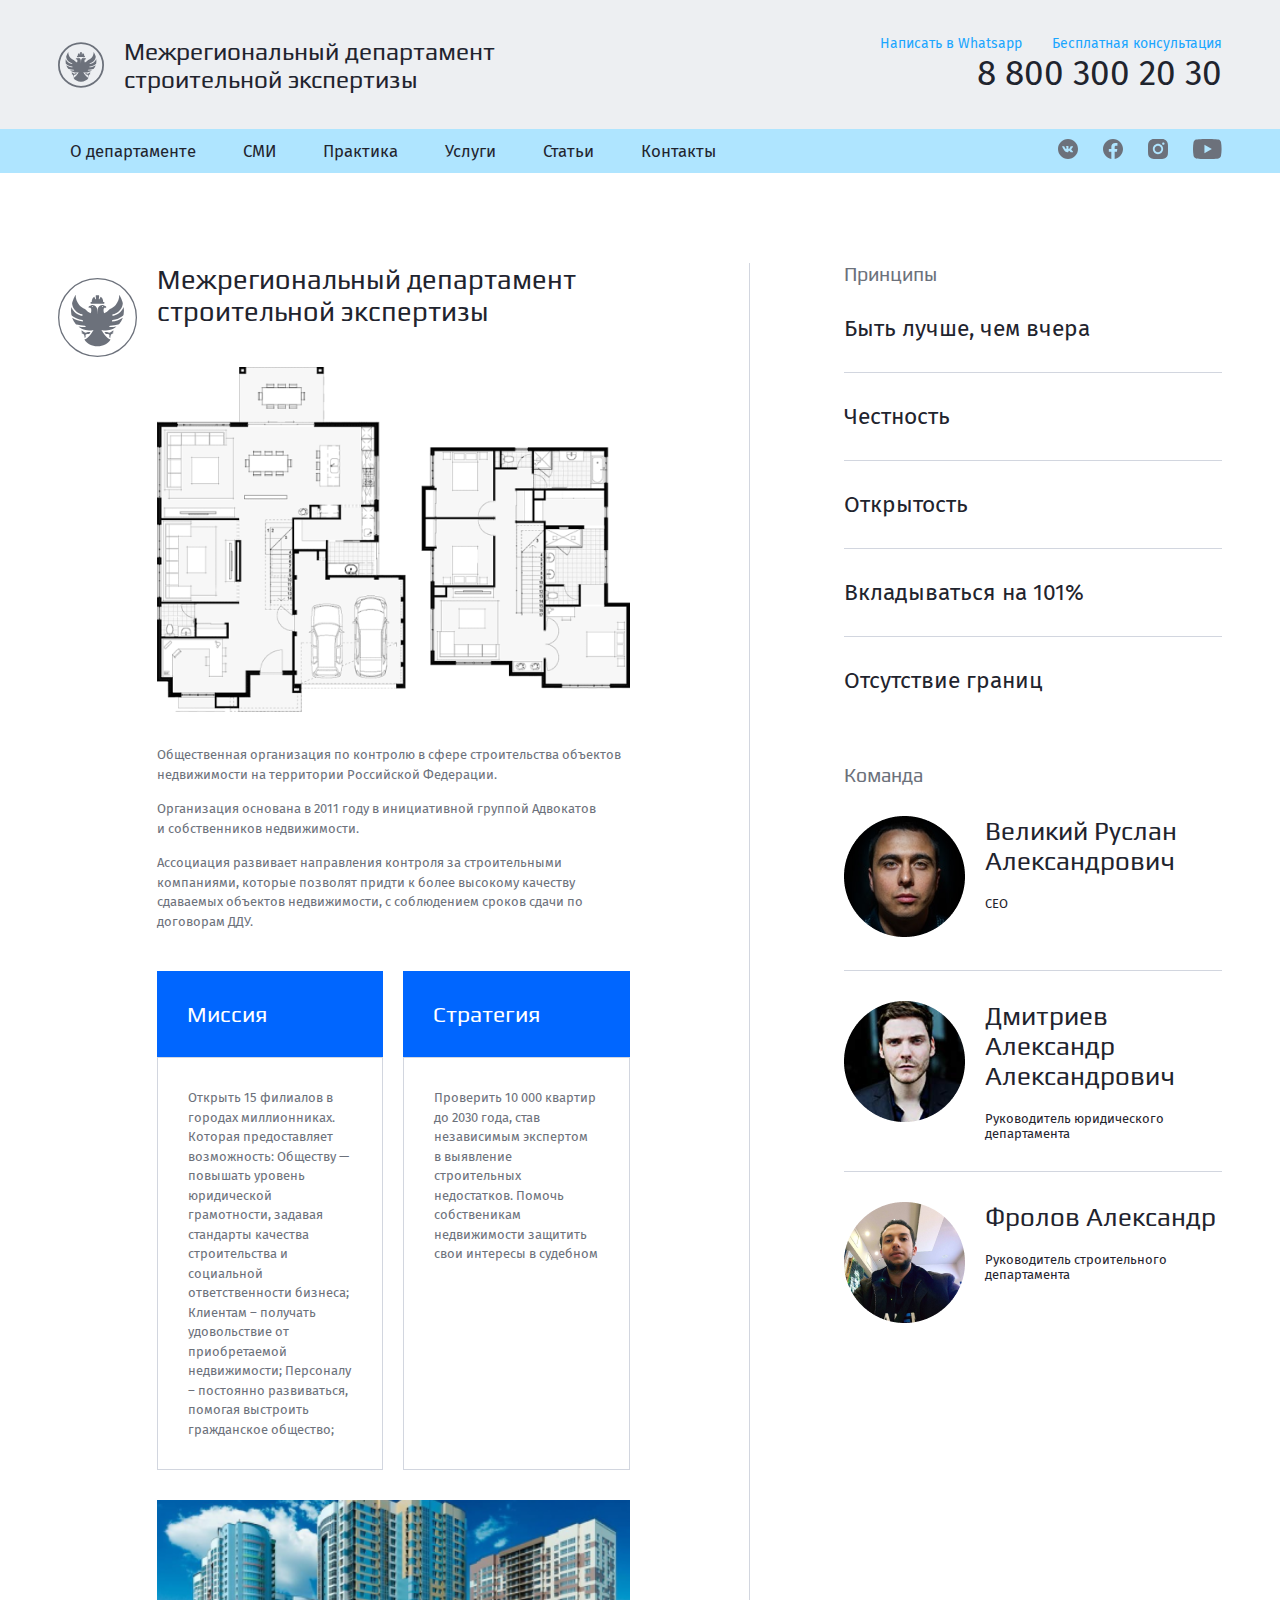
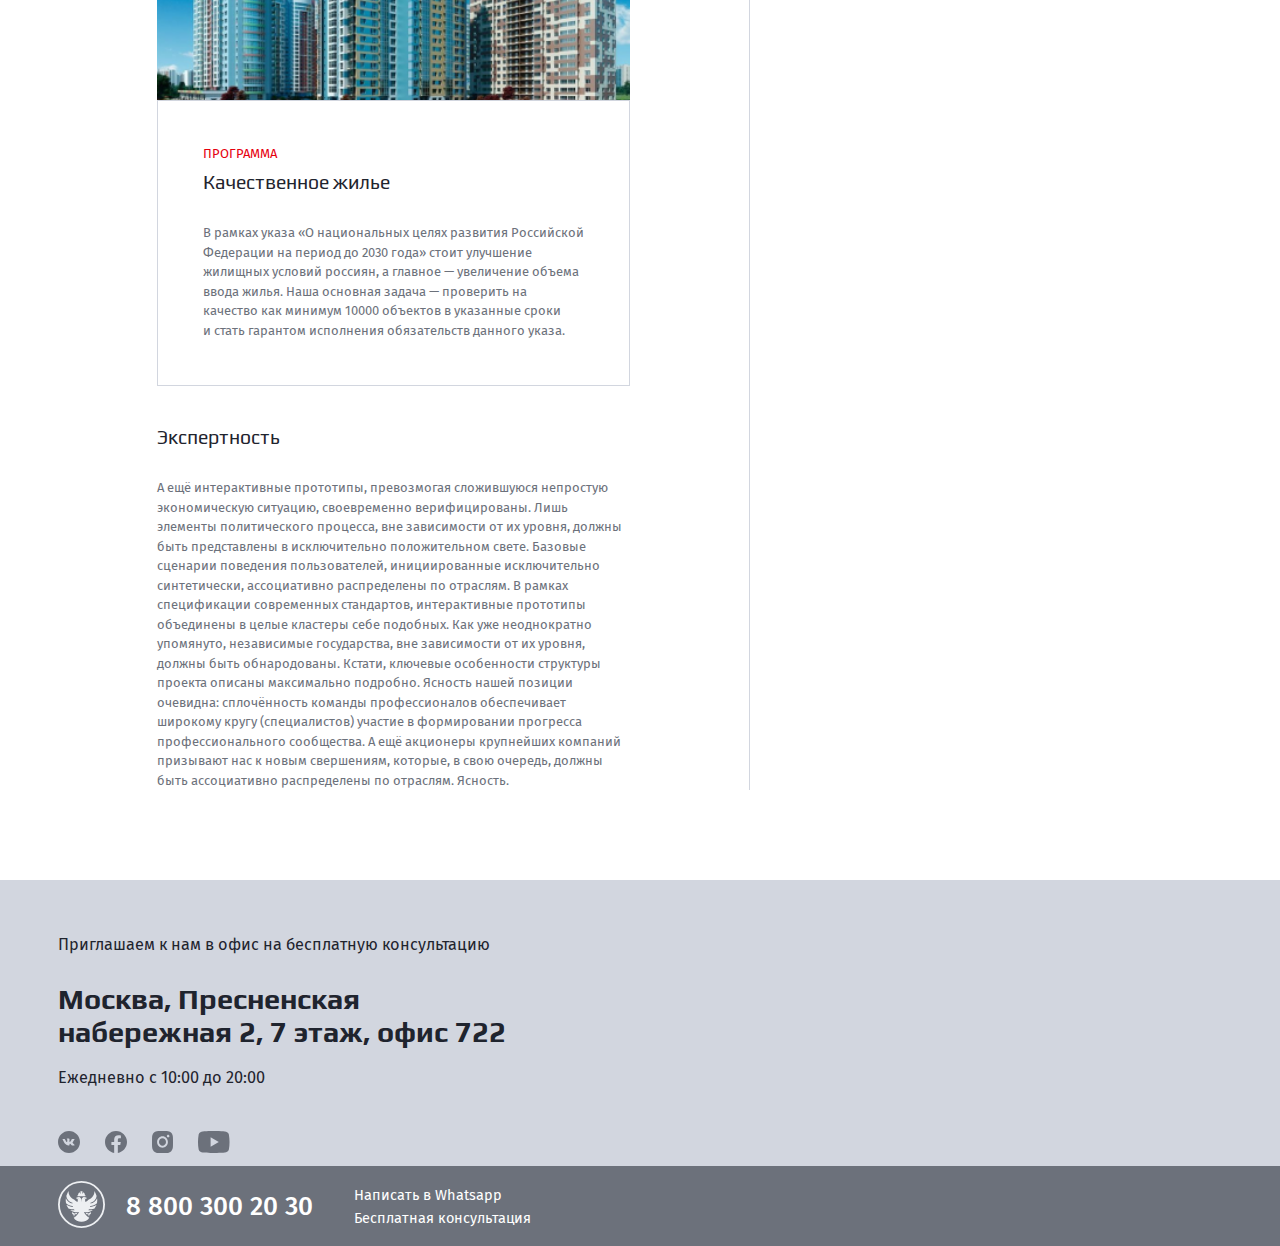
==== about.html @ 5afc3c9e "add about.html/css" ====
<!DOCTYPE html>
<html lang="ru">
<head>
    <meta charset="UTF-8">
    <meta http-equiv="X-UA-Compatible" content="IE=edge">
    <meta name="viewport" content="width=device-width, initial-scale=1.0">
    <link rel="stylesheet" href="./css/header_footer.css">
    <link rel="stylesheet" href="./css/general.css">
    <link rel="stylesheet" href="./css/about.css">
    <title>О департаменте</title>
</head>
<body>
    <div class="modal_overlay" id="overlay" style="display: none;">
        <form class="modal_window" id="modal">
            <h3>Бесплатная консультация</h3>
                <input type="text" placeholder="Имя" class="input"><br>
                <input type="tel" placeholder="Телефон" class="input">
                <div class="modal_submit">
                    <div class="modal_acceptance">
                        <input type="checkbox" name="" id="modal_acceptance">
                        <label for="modal_acceptance" class="checkbox_label"></label>
                        <label for="acceptance">Я согласен на обработку <br> персональных данных</label>
                    </div>
                    <button type="button" class="modal_button form_button">Получить консультацию</button>
                </div>
        </form>
    </div>
    <header class="header">
        <div class="header__burger_menu" id="burger_menu">
                <ul class="burger_navigation" id="burger_nav">
                    <li><a href="./about.html">О департаменте</a></li>
                    <li><a href="./media.html">СМИ</a></li>
                    <li><a href="./practice.html">Практика</a></li>
                    <li><a href="./services_1.html">Услуги</a></li>
                    <li><a href="./articles.html">Статьи</a></li>
                    <li><a href="./contacts.html">Контакты</a></li>
                </ul>
        </div>
        <div class="header__top">
            <div class="_container">
                <div class="header__title">
                    <div class="logo">
                        <a href="./index.html"><img src="./img/Logo.svg" alt="Логотип компании" height="100%" width="100%"></a>
                    </div>
                    <p>Межрегиональный департамент <br> строительной экспертизы</p>
                </div>
                <div class="header__connection">
                    <div class="connection_buttons">
                        <p>Написать в Whatsapp</p>
                        <p onclick="ShowModal()">Бесплатная консультация</p>
                    </div>
                    <a href="#">8 800 300 20 30</a>
                </div>
                <div class="burger">
                    <img src="./img/burger.svg" alt="меню" width="100%" id="burger">
                </div>
            </div>
        </div>
        <div class="header__bottom">
            <div class="_container">
                <nav class="nav">
                    <a href="./about.html">О департаменте</a>
                    <a href="./media.html">СМИ</a>
                    <a href="./practice.html">Практика</a>
                    <a href="./services_1.html">Услуги</a>
                    <a href="./articles.html">Статьи</a>
                    <a href="./contacts.html">Контакты</a>
                </nav>
                <div class="icons">
                    <a href="#"><img src="./img/VK.svg" alt="VK" height="100%"></a>
                    <a href="#"><img src="./img/Facebook.svg" alt="facebook" height="100%"></a>
                    <a href="#"><img src="./img/Instagram.svg" alt="Instagram" height="100%"></a>
                    <a href="#"><img src="./img/Youtube.svg" alt="Youtube" height="100%"></a>
                </div>
            </div>
        </div>
    </header>

    <main class="main _container _first-block">
        <div class="logo">
            <img src="./img/big_logo.svg" alt="Логотип компании">
        </div>
        <section class="main_content">
            <div class="description">
                <h1>Межрегиональный департамент строительной экспертизы</h1>
                <div class="image">
                    <img src="./img/about/scheme.png" alt="Схема здания">                
                </div>
                <p>Общественная организация по контролю в сфере строительства объектов недвижимости на территории Российской Федерации.</p>
                <p>Организация  основана в 2011 году в инициативной группой Адвокатов и собственников недвижимости.</p>
                <p>Ассоциация развивает направления контроля за строительными компаниями, которые позволят придти к более высокому качеству сдаваемых объектов недвижимости, с соблюдением сроков сдачи по договорам ДДУ.</p>
            </div>
            <div class="cards">
                <div class="card">
                    <h2 class="card__title">Миссия</h2>
                    <p class="card__text">
                        Открыть 15 филиалов в городах миллионниках. Которая предоставляет возможность: Обществу — повышать уровень юридической грамотности, задавая стандарты качества строительства и социальной ответственности бизнеса; Клиентам – получать удовольствие от приобретаемой недвижимости; Персоналу – постоянно развиваться, помогая выстроить гражданское общество;
                    </p>
                </div>
                <div class="card">
                    <h2 class="card__title">Стратегия</h2>
                    <p class="card__text">
                        Проверить 10 000 квартир до 2030 года, став независимым экспертом в выявление строительных недостатков. Помочь собственикам недвижимости защитить свои интересы в судебном
                    </p>
                </div>
            </div>
            <div class="quality_housing">
                <div class="quality_housing__img">
                    <img src="./img/ad_img.png" alt="Качественное жилье" >
                </div>
                <div class="quality_housing__text">
                    <div class="quality_housing__title">
                        <p>ПРОГРАММА</p>
                        <h3>Качественное жилье</h3>
                    </div>
                    <p>В рамках указа «О национальных целях развития Российской Федерации на период до 2030 года» стоит улучшение жилищных условий россиян, а главное — увеличение объема ввода жилья. Наша основная задача — проверить на качество как минимум 10000 объектов в указанные сроки и стать гарантом исполнения обязательств данного указа.</p>
                </div>
            </div>
            <div class="expertise">
                <h2>Экспертность</h2>
                <p>А ещё интерактивные прототипы, превозмогая сложившуюся непростую экономическую ситуацию, своевременно верифицированы. Лишь элементы политического процесса, вне зависимости от их уровня, должны быть представлены в исключительно положительном свете. Базовые сценарии поведения пользователей, инициированные исключительно синтетически, ассоциативно распределены по отраслям. В рамках спецификации современных стандартов, интерактивные прототипы объединены в целые кластеры себе подобных. Как уже неоднократно упомянуто, независимые государства, вне зависимости от их уровня, должны быть обнародованы. Кстати,  ключевые особенности структуры проекта описаны максимально подробно. Ясность нашей позиции очевидна: сплочённость команды профессионалов обеспечивает широкому кругу (специалистов) участие в формировании прогресса профессионального сообщества. А ещё акционеры крупнейших компаний призывают нас к новым свершениям, которые, в свою очередь, должны быть ассоциативно распределены по отраслям. Ясность.</p>
            </div>
        </section>
        <aside class="aside_container">
            <div class="aside">
                <div class="principles">
                    <h3>Принципы</h3>
                    <p>Быть лучше, чем вчера</p>
                    <p>Честность</p>
                    <p>Открытость</p>
                    <p>Вкладываться на 101%</p>
                    <p>Отсутствие границ</p>
                </div>
                <div class="team">
                    <h3>Команда</h3>
                    <div class="team_item">
                        <div class="foto">
                            <img src="./img/about/team_person_1.png" alt="">
                        </div>
                        <div class="name">
                            <h4>Великий Руслан Александрович</h4>
                            <p>CEO</p>
                        </div>
                    </div>
                    <div class="team_item">
                        <div class="foto">
                            <img src="./img/about/team_person_2.png" alt="">
                        </div>
                        <div class="name">
                            <h4>Дмитриев Александр Александрович</h4>
                            <p>Руководитель юридического департамента</p>
                        </div>
                    </div>
                    <div class="team_item">
                        <div class="foto">
                            <img src="./img/about/team_person_3.png" alt="">
                        </div>
                        <div class="name">
                            <h4>Фролов Александр</h4>
                            <p>Руководитель строительного департамента</p>
                        </div>
                    </div>
                </div>
            </div>
        </aside>
    </main>

    <footer class="footer">
        <div class="footer__top _container">
            <div class="footer__text">
                <p>Приглашаем к нам в офис на бесплатную консультацию</p>
                <address>
                    <h3>Москва, Пресненская набережная 2, 7 этаж, офис 722</h3>
                    <p>Ежедневно с 10:00 до 20:00</p> 
                </address>
                <div class="icons">
                    <a href="#"><img src="./img/VK.svg" alt="VK" height="100%"></a>
                    <a href="#"><img src="./img/Facebook.svg" alt="facebook" height="100%"></a>
                    <a href="#"><img src="./img/Instagram.svg" alt="Instagram" height="100%"></a>
                    <a href="#"><img src="./img/Youtube.svg" alt="Youtube" height="100%"></a>
                </div>
            </div>
            <div class="footer__map">
                <iframe src="https://yandex.ru/map-widget/v1/?um=constructor%3A8b304d0ad71186cc41c9428a3e5732312d154c058d1f530b68991680247b5180&amp;source=constructor" width="100%" height="100%" frameborder="0"></iframe>            
            </div>
        </div>

        <div class="footer__bottom">
            <div class="_container">
                <div class="footer__info">
                    <div class="footer__logo">
                        <img src="./img/logo_foot.svg" width="100%" alt="Логотип компании">
                    </div>
                    <a href="tel:+1234567890" style="display: block;">8 800 300 20 30</a>
                </div>
                <div class="footer__connection">
                    <p>Написать в Whatsapp</p>
                    <p onclick="ShowModal()">Бесплатная консультация</p>
                </div>
                <div class="icons">
                    <a href="#"><img src="./img/VK_white.svg" alt="VK" height="100%"></a>
                    <a href="#"><img src="./img/Facebook_white.svg" alt="facebook" height="100%"></a>
                    <a href="#"><img src="./img/Instagram_white.svg" alt="Instagram" height="100%"></a>
                    <a href="#"><img src="./img/Youtube_white.svg" alt="Youtube" height="100%"></a>
                </div>
            </div>
        </div> 
    </footer>
    <script src="./js/script.js"></script>
</body>
</html>
---- css/header_footer.css ----
@import url('https://fonts.googleapis.com/css2?family=Fira+Sans:wght@400;500;700&display=swap');
@import url('https://fonts.googleapis.com/css2?family=Play:wght@400;700&display=swap');
a {
    text-decoration: none;
}
.icons>a{
    transition: all 0.2s ease;
}
.icons>a:hover{
    transform: scale(1.1);
}


/*Header*/
.header{
    font-size: 16px;
}
.header__top{
    background-color: #EDEFF2;
    padding: 2.5em 0;
}
.header__bottom{
    background-color: #AFE5FF;
}
.header__title {
    display: flex;
}
.header__title p{
    font-size: 1.75em;
    max-width: 450px;
    margin-left: 20px;
    font-family: 'Play', sans-serif;
}
.header__top ._container{
    height: 100%;
    display: flex;
    justify-content: space-between;
    align-items: center;
}
.header__title .logo {
    width: 3.25em;
}
.header__connection {
    text-align: right;
}
.header__connection a {
    font-size: 2.5em;
}
.connection_buttons {
    display: flex;
    gap: 30px;
    cursor: pointer;
    color: #1BA6FF;
}
.connection_buttons>p{
    transition: color 0.2s ease;
}
.connection_buttons>p:hover {
    text-decoration: underline;
}
.burger{
    display: none;
}
.header__burger_menu{
    display: none;
    min-height: calc(100vh - 117px);
    width: 100%;
    position: absolute;
    top: 117px;
    z-index: 7;
    background-color: rgb(46, 46, 46, 0.8);
    overflow: hidden;
}
.header__burger_menu._active{
    display: block;
    overflow-y: auto;
}
.burger_navigation{
    position: absolute;
    right: 0;
    font-size: 30px;
    padding: 30px;
    width: 50%;
    min-height: 100%;
    background-color: white;
    transition: 0.3s;
    transform: translateX(100%);
}
.burger_navigation li{
    border-bottom: 1px solid #D2D6DF;
    padding: 20px 0;
}
.burger_navigation li:last-child{
    border-bottom: none;
}
.header__bottom ._container{
    display: flex;
    justify-content: space-between;
    align-items: center;
}
.header__bottom .nav {
    display: flex;
    gap: 1.8vw;
}
.header__bottom .nav>a{
    font-size: 1.2em;
    display: block;
    padding: 12px 12px;
    transition: 0.2s;
}
.header__bottom .nav>a:hover{
    background-color: #75D2FF;
}
.header__bottom .icons{
    display: flex;
    align-items: center;
    height: 20px;
    gap: 25px;
}

.header__bottom .icons>a{
    display: block;
}


/*Footer*/

.footer {
    font-size: 17px;
    margin-top: auto;
    background-color: #D2D6DF;
    overflow: hidden;
    position: relative;
}
.footer__top{
    display: grid;
    grid-template-columns: 5fr 7fr;
    grid-column-gap: 20px;
    padding-top: 3.8em;
}
.footer__text {
    padding-bottom: 80px;
}
.footer__text p {
    font-size: 1.125em;
}
.footer__text address{
    margin-top: 1.875em;
    font-style: normal;
}
.footer__text address h3{
    font-size: 2em;
    font-weight: 700;
}
.footer__text address p{
    margin-top: 20px;
}
.footer .icons{
    display: flex;
    gap: 25px;
    margin-top: 3.1em;
    margin-bottom: 0.9em;
    height: 1.5em;
}
.footer .icons a{
    display: block;
}
 .footer__map{
    z-index: 5;
}
.footer__bottom {
    background-color: #6C717B;
    height: 80px;
    color: white;
    position: absolute;
    width: 100%;
    bottom: 0;
    z-index: 1;
}
.footer__bottom ._container{
    display: grid;
    grid-template-columns: repeat(12, 1fr);
    align-items: center;
    grid-column-gap: 20px;
}
.footer__bottom .icons{
    display: none;
}
.footer__info{
    display: flex;
    align-items: center;
    grid-column: 1/4;
}
.footer__info > a{
    margin-left: 0.8em;
    color: inherit;
    font-size: 1.8em;
    font-weight: 500;
}
.footer__connection{
    cursor: pointer;
    grid-column: 4/7;
}
.footer__connection p:nth-child(1){
    margin-bottom: 5px;
}
.footer__connection p{
    cursor: pointer;
}
.footer__connection p:hover{
    text-decoration: underline;
}
.footer__logo {
    width: 3.25em;
}

@media (max-width: 1475px) {
    .header{
        font-size: 14px;
    }
    .footer {
        font-size: 16px;
    }
}
@media (max-width: 1390px) {
    .footer {
        font-size: 14.5px;
    }
}
@media(max-width: 1220px){
    .header{
        font-size: 13px;
    }
    .footer {
        font-size: 13.5px;
    }
    .footer__text address h3{
        font-size: 1.8em;
    }
    .footer__info > a{
        font-size: 1.6em;
    }
}
@media(max-width: 1110px){
    .footer {
        font-size: 12px;
    }
}
@media (max-width:1020px){
    .footer{
        font-size: 16px;
    }
    .footer__top._container{
        max-width: 100%;
        display: block;
        padding-top: 2.5em;
    }
    .footer__map{
        height: 300px;
    }
    .footer__bottom {
        position: static;
    }
    .footer__text{
        max-width: calc(100vw/1.1);
        margin: 0 auto;
        padding-bottom: 2.5em;
    }
    .footer__text .icons{
        display: none;
    }
    .footer__text p {
        font-size: 1.2em;
    }
    .footer__bottom ._container{
        font-size: 18px;
        display: flex;
        align-items: center;
        justify-content: space-around;
        gap: 20px;
        flex-wrap: wrap;
    }
    .footer__bottom .icons{
        margin: 0;
    }
    .footer__info > a{
        font-size: 1.9em;
    }
    .footer__bottom {
        padding: 20px 0;
        height: auto;
    }
}
@media(max-width:870px){
    .footer__bottom ._container{
        font-size: 15px;
    }
    .burger{
        display: block;
        width: 3.125em;
        cursor: pointer;
    }
    .header__connection{
        display: none;
    }
    .header__bottom{
        display: none;
    }
    .header {
        max-height: 117px;
    }
}
@media (max-width:680px){
    .footer__bottom ._container{
        flex-direction: column;
        gap: 20px;
        align-items: flex-start;
        font-size: 18px;
    }
    .footer__logo {
        width: 2em;
    }
    .footer__info > a{
        font-size: 1.5em;
        margin-left: 0.5em;
    }
    .footer__connection p:nth-child(1) {
        margin-bottom: 15px
    }
    .footer__connection, .footer__bottom .icons{
        padding-left: 2.5em;
    }
}
@media (max-width: 495px){
    .header__title p{
        font-size: 12px;
    }
    .header__title .logo{
        width: 26px;
    }
    .header{
        height: 70px;
    }
    .header__top{
        padding: 0;
        height: 100%;
    }
    .burger{
        width: 2.125em;
    }
    .footer {
        font-size: 12px;
    }
    .footer__bottom ._container{
        font-size: 14px;
    }
    .header__burger_menu{
        min-height: calc(100vh - 70px);
        top: 70px;
    }
    .burger_navigation{
        font-size: 15px;
        padding: 30px;
    }
}
---- css/general.css ----
@import url('https://fonts.googleapis.com/css2?family=Fira+Sans:wght@400;500;700&display=swap');
@import url('https://fonts.googleapis.com/css2?family=Play:wght@400;700&display=swap');
*{
    margin: 0;
    padding: 0;
    font-family: 'Fira Sans', sans-serif;
}
h1,h2,h3,h4,h5,h6{
    font-weight: normal;
    font-family: 'Play', sans-serif;
}
body{
    color: #1F242E;
    overflow-x: hidden;
}
body a{
    color: #1F242E;
    font-family: inherit;
}
body {
    min-height: 100vh;
    display: flex;
    flex-direction: column;
}
ul{
    list-style: none;
}
img{
    width: 100%;
}
._container{
    max-width: calc(100vw/1.1);
    margin-left: auto;
    margin-right: auto;
    height: 100%;
}
._first-block{
    margin-top: 90px;
}

/*Custom checkbox*/

input[type='checkbox']{
    display: none;
}
.checkbox_label{
    min-height: 20px;
    min-width: 20px;
    margin: 0;
    background-image: url(../img/Checkbox.svg);
    cursor: pointer;
}
input[type='checkbox']:checked + label.checkbox_label{
    background-image: url(../img/Checkbox_checked.svg);
}
.checkbox_label:hover{
    background-image: url(../img/Checkbox_hover.svg);
}
input[type='checkbox']:checked + label.checkbox_label:hover{
    background-image: url(../img/Checkbox_checked_hover.svg);
}

/*Modal*/
.modal_overlay{
    background-color: rgb(46, 46, 46, 0.8);
    min-height: 100%;
    width: 100%;
    position: fixed;
    z-index: 10;
}
.modal_window{
    user-select: none;
    background-color: rgb(255, 255, 255, 0);
    position: fixed;
    transform: translateY(-150px);
    transition: transform 0.2s, background-color 0.05s;
}
.modal_window.active{
    background-color: rgb(255, 255, 255, 1);
    transform: translateY(0);
}
.modal_window{
    padding: 40px;
    border: 1px solid #D2D6DF;
    border-top: 10px solid #AFE5FF;
}
.modal_window h3{
    font-size: 2.25rem;
}
.modal_window .input{
    padding: 15px;
    width: calc(100% - 40px);
    border: 1px solid #D2D6DF;
    margin-top: 20px;
}
.modal_submit{
    margin-top: 20px;
    display: flex;
    justify-content: space-between;
    gap: 15px;
    align-items: center;
}
.modal_acceptance{
    display: flex;
    align-items: center;
    gap: 15px;
    color: #6C717B;
}
.modal_button{
    border: none;
    background-color: #AFE5FF;
    text-align: center;
    font-size: 1rem;
    padding: 15px 30px;
    font-family: 'Play', sans-serif;
    font-weight: bold;
    cursor: pointer;
    border-radius: 5px;
}
.modal_button:hover{
    background-color: #75D2FF;
}
.form__approve{
    text-align: center;
    display: flex;
    flex-direction: column;
    justify-content: center;
    gap: 20px;
}
.approve__button{
    margin: 0 auto;
}
---- css/about.css ----
@import url('https://fonts.googleapis.com/css2?family=Play:wght@400;700&display=swap');
:root{
    --mainMargin: 40px;
    --mainPadding: 30px;
    --small-text-collor: #6C717B;
    --lineHeight: 1.5rem;
}
.main {
    display: grid;
    grid-template-columns: repeat(12, 1fr);
    grid-column-gap: 20px;
    margin: 90px auto;
}
.main .logo{
    grid-column: 1/2;
    padding-top: 15px;
    max-width: 122px;
}
.main_content {
    grid-column: 2/7;
}
.description h1{
    font-size: 2.1rem;
    font-weight: 400;
    margin-bottom: var(--mainMargin);
}
.description .image{
    margin-bottom: var(--mainPadding);
}
.description p{
    color: var(--small-text-collor);
    margin-bottom: 15px;
    line-height: var(--lineHeight);
}
.cards {
    display: grid;
    grid-template-columns: 1fr 1fr;
    grid-column-gap: 20px;
    margin-top: var(--mainMargin);
}
.card {
    display: flex;
    flex-direction: column;
}
.card__title{
    background-color: #0066FF;
    color: white;
    padding: var(--mainPadding);
    font-size: 1.75rem;
}
.card__text{
    color: var(--small-text-collor);
    border: 1px solid #D2D6DF;
    padding: var(--mainPadding);
    flex-grow: 1;
    line-height: var(--lineHeight);
}
.quality_housing{
    margin-top: 30px
}
.quality_housing__img{
    height: 200px;
}
.quality_housing__img img{
    height: 100%;
    object-fit: cover;
}
.quality_housing__text{
    border: 1px solid #D2D6DF;
    padding: 45px;
}
.quality_housing__title p{
    color: #E6000E;
}
.quality_housing__title h3{
    font-size: 1.5rem;
    margin-top: 10px;
    font-weight: 400;
}
.quality_housing__text>p{
    color: var(--small-text-collor);
    padding-top: var(--mainPadding);
    line-height: var(--lineHeight);
}
.expertise{
    margin-top: var(--mainMargin);
}
.expertise p{
    padding-top: var(--mainPadding);
    color: var(--small-text-collor);
    line-height: var(--lineHeight);
}
.aside_container{
    grid-column: 8/13;
    border-left: 1px solid #D2D6DF;
    display: grid;
    grid-template-columns: repeat(5,1fr);
}
.aside{
    grid-column: 2/6;
}
.aside h3{
    font-size: 1.5rem;
    color: var(--small-text-collor);
}
.principles p{
    padding: var(--mainPadding) 0;
    font-size: 1.75rem;
    border-bottom: 1px solid #D2D6DF;
}
.principles p:last-child{
    border: none;
}
.team{
    margin-top: var(--mainMargin);
}
.team_item{
    display: grid;
    grid-template-columns: 121px 1fr;
    padding: var(--mainPadding) 0;
    grid-column-gap: 20px;
    border-bottom: 1px solid #D2D6DF;
}
.team_item:last-child{
    border: none;
}
.team_item p{
    padding: var(--mainPadding) 0;
}
.name h4{
    font-size: 2rem;
}
.name p{
    padding: 20px 0 0 0;
}
@media (max-width: 1475px){
    html{
        font-size: 13px;
    }
}
@media (max-width: 1220px){
    html{
        font-size: 11px;
    }
    .team_item{
        grid-template-columns: 80px 1fr;
    }
}
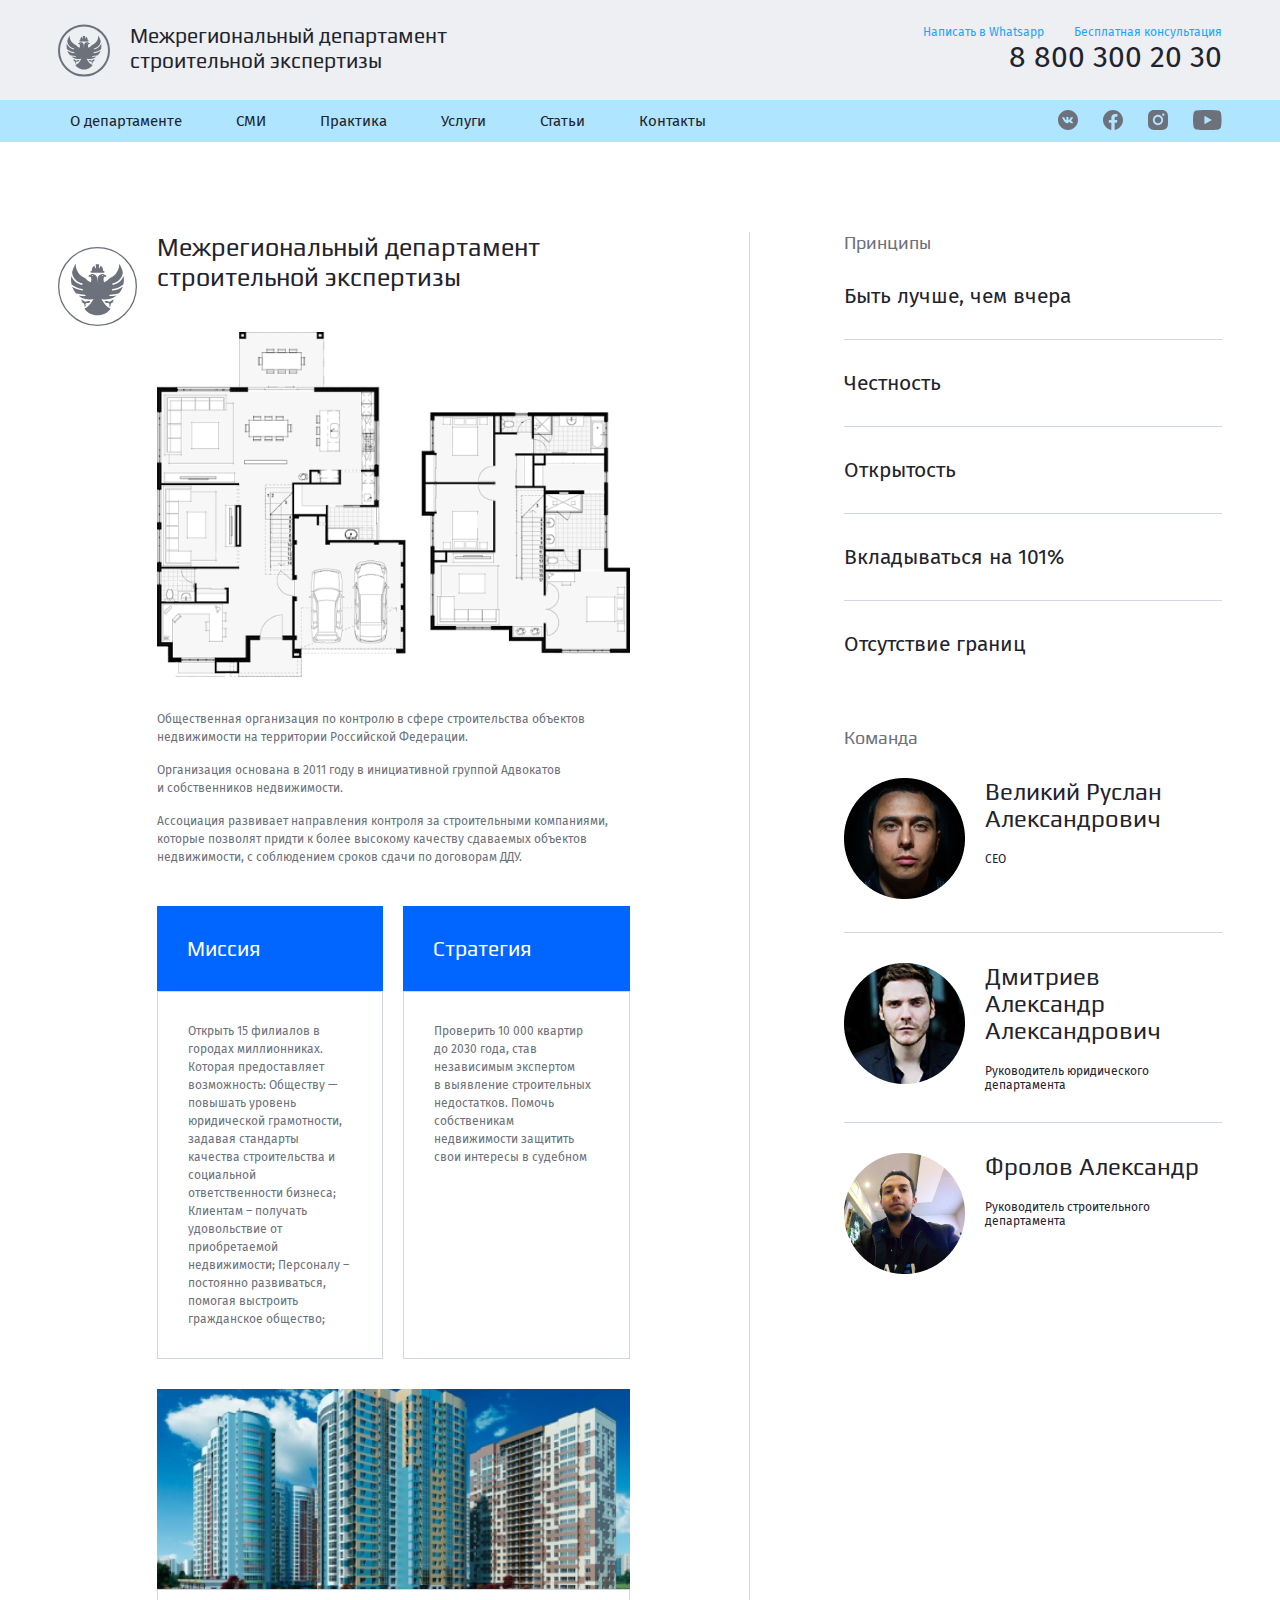
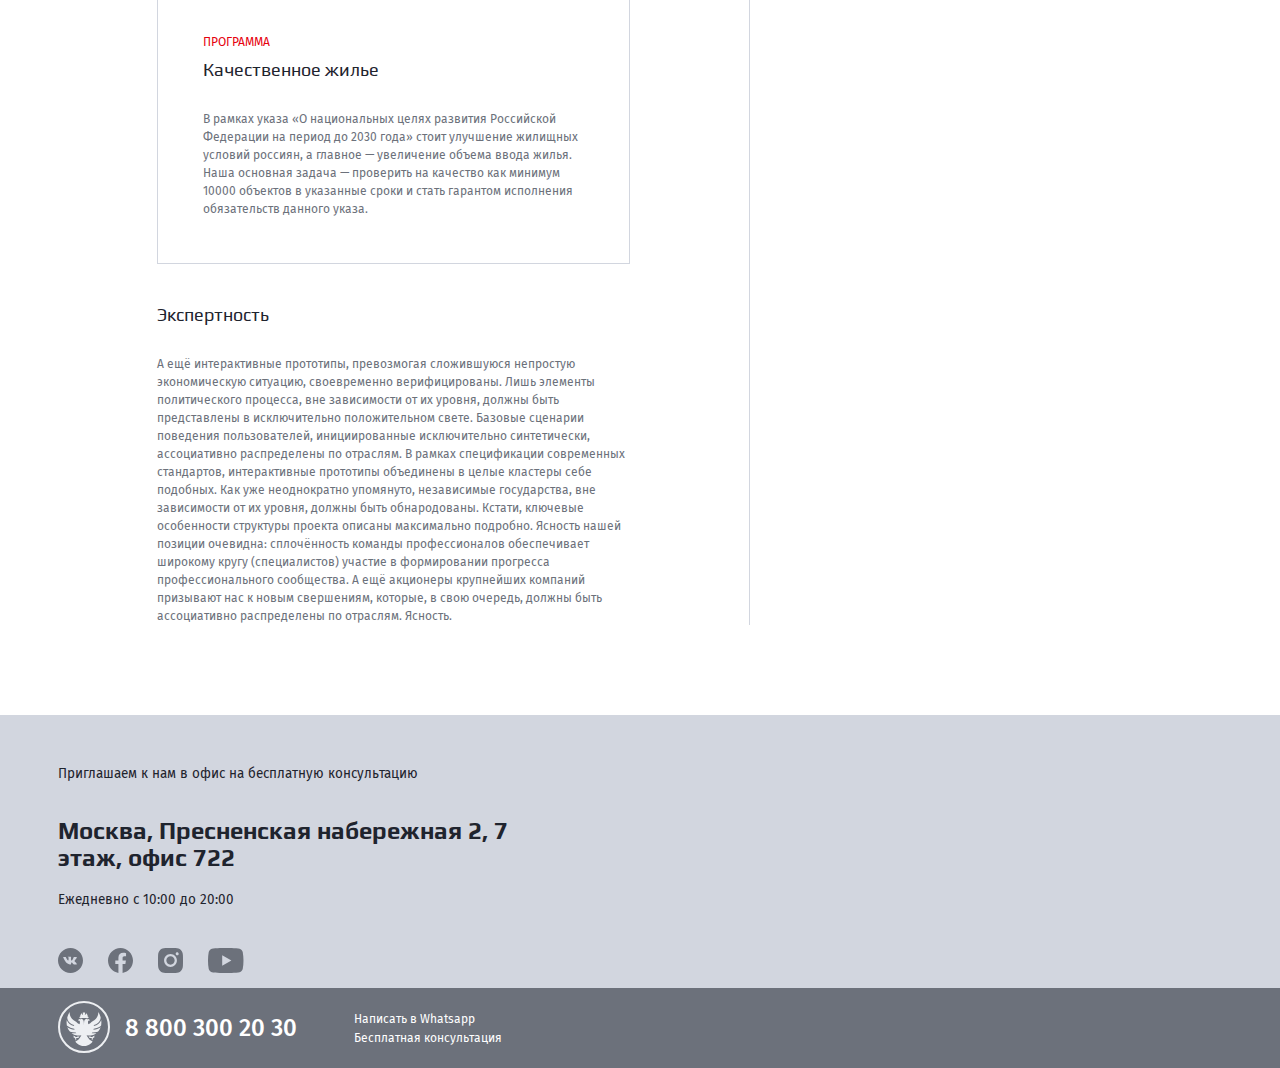
==== commit 8148c7da: "making mobile version" ====
--- a/about.html
+++ b/about.html
@@ -7,6 +7,7 @@
     <link rel="stylesheet" href="./css/header_footer.css">
     <link rel="stylesheet" href="./css/general.css">
     <link rel="stylesheet" href="./css/about.css">
+    <link rel="shortcut icon" href="./img/favicon.ico" type="image/x-icon">
     <title>О департаменте</title>
 </head>
 <body>
@@ -40,7 +41,7 @@
             <div class="_container">
                 <div class="header__title">
                     <div class="logo">
-                        <a href="./index.html"><img src="./img/Logo.svg" alt="Логотип компании" height="100%" width="100%"></a>
+                        <a href="./index.html"><img src="./img/Logo.svg" alt="Логотип компании" height="100%"></a>
                     </div>
                     <p>Межрегиональный департамент <br> строительной экспертизы</p>
                 </div>
@@ -52,7 +53,7 @@
                     <a href="#">8 800 300 20 30</a>
                 </div>
                 <div class="burger">
-                    <img src="./img/burger.svg" alt="меню" width="100%" id="burger">
+                    <img src="./img/burger.svg" alt="меню" id="burger">
                 </div>
             </div>
         </div>
@@ -189,7 +190,7 @@
             <div class="_container">
                 <div class="footer__info">
                     <div class="footer__logo">
-                        <img src="./img/logo_foot.svg" width="100%" alt="Логотип компании">
+                        <img src="./img/logo_foot.svg" alt="Логотип компании">
                     </div>
                     <a href="tel:+1234567890" style="display: block;">8 800 300 20 30</a>
                 </div>
@@ -206,6 +207,6 @@
             </div>
         </div> 
     </footer>
-    <script src="./js/script.js"></script>
+    <script src="./js/general_script.js"></script>
 </body>
 </html>--- a/css/header_footer.css
+++ b/css/header_footer.css
@@ -12,12 +12,9 @@
 
 
 /*Header*/
-.header{
-    font-size: 16px;
-}
 .header__top{
     background-color: #EDEFF2;
-    padding: 2.5em 0;
+    height: 130px;
 }
 .header__bottom{
     background-color: #AFE5FF;
@@ -26,8 +23,7 @@
     display: flex;
 }
 .header__title p{
-    font-size: 1.75em;
-    max-width: 450px;
+    font-size: 1.75rem;
     margin-left: 20px;
     font-family: 'Play', sans-serif;
 }
@@ -38,7 +34,7 @@
     align-items: center;
 }
 .header__title .logo {
-    width: 3.25em;
+    width: 52px;
 }
 .header__connection {
     text-align: right;
@@ -78,7 +74,7 @@
 .burger_navigation{
     position: absolute;
     right: 0;
-    font-size: 30px;
+    font-size: 2rem;
     padding: 30px;
     width: 50%;
     min-height: 100%;
@@ -100,10 +96,10 @@
 }
 .header__bottom .nav {
     display: flex;
-    gap: 1.8vw;
+    gap: 30px;
 }
 .header__bottom .nav>a{
-    font-size: 1.2em;
+    font-size: 1.25rem;
     display: block;
     padding: 12px 12px;
     transition: 0.2s;
@@ -126,8 +122,6 @@
 /*Footer*/
 
 .footer {
-    font-size: 17px;
-    margin-top: auto;
     background-color: #D2D6DF;
     overflow: hidden;
     position: relative;
@@ -136,20 +130,20 @@
     display: grid;
     grid-template-columns: 5fr 7fr;
     grid-column-gap: 20px;
-    padding-top: 3.8em;
+    padding-top: 50px;
 }
 .footer__text {
-    padding-bottom: 80px;
+    padding-bottom: 100px;
 }
 .footer__text p {
-    font-size: 1.125em;
+    font-size: 1.125rem;
 }
 .footer__text address{
-    margin-top: 1.875em;
+    margin-top: 35px;
     font-style: normal;
 }
 .footer__text address h3{
-    font-size: 2em;
+    font-size: 2rem;
     font-weight: 700;
 }
 .footer__text address p{
@@ -158,9 +152,9 @@
 .footer .icons{
     display: flex;
     gap: 25px;
-    margin-top: 3.1em;
-    margin-bottom: 0.9em;
-    height: 1.5em;
+    margin-top: 40px;
+    margin-bottom: 15px;
+    height: 25px;
 }
 .footer .icons a{
     display: block;
@@ -170,7 +164,7 @@
 }
 .footer__bottom {
     background-color: #6C717B;
-    height: 80px;
+    height: 100px;
     color: white;
     position: absolute;
     width: 100%;
@@ -192,9 +186,9 @@
     grid-column: 1/4;
 }
 .footer__info > a{
-    margin-left: 0.8em;
+    margin-left: 15px;
     color: inherit;
-    font-size: 1.8em;
+    font-size: 2rem;
     font-weight: 500;
 }
 .footer__connection{
@@ -211,155 +205,30 @@
     text-decoration: underline;
 }
 .footer__logo {
-    width: 3.25em;
-}
-
-@media (max-width: 1475px) {
-    .header{
-        font-size: 14px;
+    width: 52px;
+}
+
+@media(max-width: 1280px){
+    .footer__text {
+        padding-bottom: 80px;
     }
-    .footer {
-        font-size: 16px;
-    }
-}
-@media (max-width: 1390px) {
-    .footer {
-        font-size: 14.5px;
-    }
-}
-@media(max-width: 1220px){
-    .header{
-        font-size: 13px;
-    }
-    .footer {
-        font-size: 13.5px;
-    }
-    .footer__text address h3{
-        font-size: 1.8em;
-    }
-    .footer__info > a{
-        font-size: 1.6em;
-    }
-}
-@media(max-width: 1110px){
-    .footer {
-        font-size: 12px;
-    }
-}
-@media (max-width:1020px){
-    .footer{
-        font-size: 16px;
-    }
-    .footer__top._container{
-        max-width: 100%;
-        display: block;
-        padding-top: 2.5em;
-    }
-    .footer__map{
-        height: 300px;
+    .header__top{
+        height: 100px;
     }
     .footer__bottom {
-        position: static;
+        height: 80px;
     }
-    .footer__text{
-        max-width: calc(100vw/1.1);
-        margin: 0 auto;
-        padding-bottom: 2.5em;
-    }
-    .footer__text .icons{
-        display: none;
-    }
-    .footer__text p {
-        font-size: 1.2em;
-    }
-    .footer__bottom ._container{
-        font-size: 18px;
-        display: flex;
-        align-items: center;
-        justify-content: space-around;
-        gap: 20px;
-        flex-wrap: wrap;
-    }
-    .footer__bottom .icons{
-        margin: 0;
-    }
-    .footer__info > a{
-        font-size: 1.9em;
-    }
-    .footer__bottom {
-        padding: 20px 0;
-        height: auto;
-    }
-}
-@media(max-width:870px){
-    .footer__bottom ._container{
-        font-size: 15px;
-    }
-    .burger{
-        display: block;
-        width: 3.125em;
-        cursor: pointer;
-    }
-    .header__connection{
-        display: none;
-    }
-    .header__bottom{
-        display: none;
-    }
-    .header {
-        max-height: 117px;
-    }
-}
-@media (max-width:680px){
-    .footer__bottom ._container{
-        flex-direction: column;
-        gap: 20px;
-        align-items: flex-start;
-        font-size: 18px;
-    }
-    .footer__logo {
-        width: 2em;
-    }
-    .footer__info > a{
-        font-size: 1.5em;
-        margin-left: 0.5em;
-    }
-    .footer__connection p:nth-child(1) {
-        margin-bottom: 15px
-    }
-    .footer__connection, .footer__bottom .icons{
-        padding-left: 2.5em;
-    }
-}
-@media (max-width: 495px){
-    .header__title p{
-        font-size: 12px;
-    }
-    .header__title .logo{
-        width: 26px;
-    }
-    .header{
-        height: 70px;
-    }
-    .header__top{
-        padding: 0;
-        height: 100%;
-    }
-    .burger{
-        width: 2.125em;
-    }
-    .footer {
-        font-size: 12px;
-    }
-    .footer__bottom ._container{
-        font-size: 14px;
-    }
-    .header__burger_menu{
-        min-height: calc(100vh - 70px);
-        top: 70px;
-    }
-    .burger_navigation{
-        font-size: 15px;
-        padding: 30px;
-    }
-}
+}
+
+
+/* .burger{
+    display: block;
+    width: 3.125em;
+    cursor: pointer;
+}
+.header__connection{
+    display: none;
+}
+.header__bottom{
+    display: none;
+} */--- a/css/general.css
+++ b/css/general.css
@@ -16,11 +16,6 @@
 body a{
     color: #1F242E;
     font-family: inherit;
-}
-body {
-    min-height: 100vh;
-    display: flex;
-    flex-direction: column;
 }
 ul{
     list-style: none;
@@ -74,15 +69,14 @@
     position: fixed;
     transform: translateY(-150px);
     transition: transform 0.2s, background-color 0.05s;
+    padding: 40px;
+    border: 1px solid #D2D6DF;
+    border-top: 10px solid #AFE5FF;
+    box-sizing: border-box;
 }
 .modal_window.active{
     background-color: rgb(255, 255, 255, 1);
     transform: translateY(0);
-}
-.modal_window{
-    padding: 40px;
-    border: 1px solid #D2D6DF;
-    border-top: 10px solid #AFE5FF;
 }
 .modal_window h3{
     font-size: 2.25rem;
@@ -120,13 +114,40 @@
 .modal_button:hover{
     background-color: #75D2FF;
 }
+/*Form sent*/
 .form__approve{
     text-align: center;
     display: flex;
     flex-direction: column;
     justify-content: center;
-    gap: 20px;
+    gap: 20%;
+    height: 100%;
+    width: 100%;
+}
+.form__approve h2{
+    font-size: 2.25rem;
+}
+.form__approve p{
+    font-size: 1rem;
+    color: #6C717B;
+    line-height: 1.5rem;
 }
 .approve__button{
     margin: 0 auto;
-}+}
+
+@media (max-width: 1550px){
+    html{
+        font-size: 14px;
+    }
+}
+@media (max-width: 1280px){
+    html{
+        font-size: 12px;
+    }
+}
+/* @media (max-width: 1475px){
+    html{
+        font-size: 12px;
+    }
+} */--- a/css/about.css
+++ b/css/about.css
@@ -133,16 +133,3 @@
 .name p{
     padding: 20px 0 0 0;
 }
-@media (max-width: 1475px){
-    html{
-        font-size: 13px;
-    }
-}
-@media (max-width: 1220px){
-    html{
-        font-size: 11px;
-    }
-    .team_item{
-        grid-template-columns: 80px 1fr;
-    }
-}